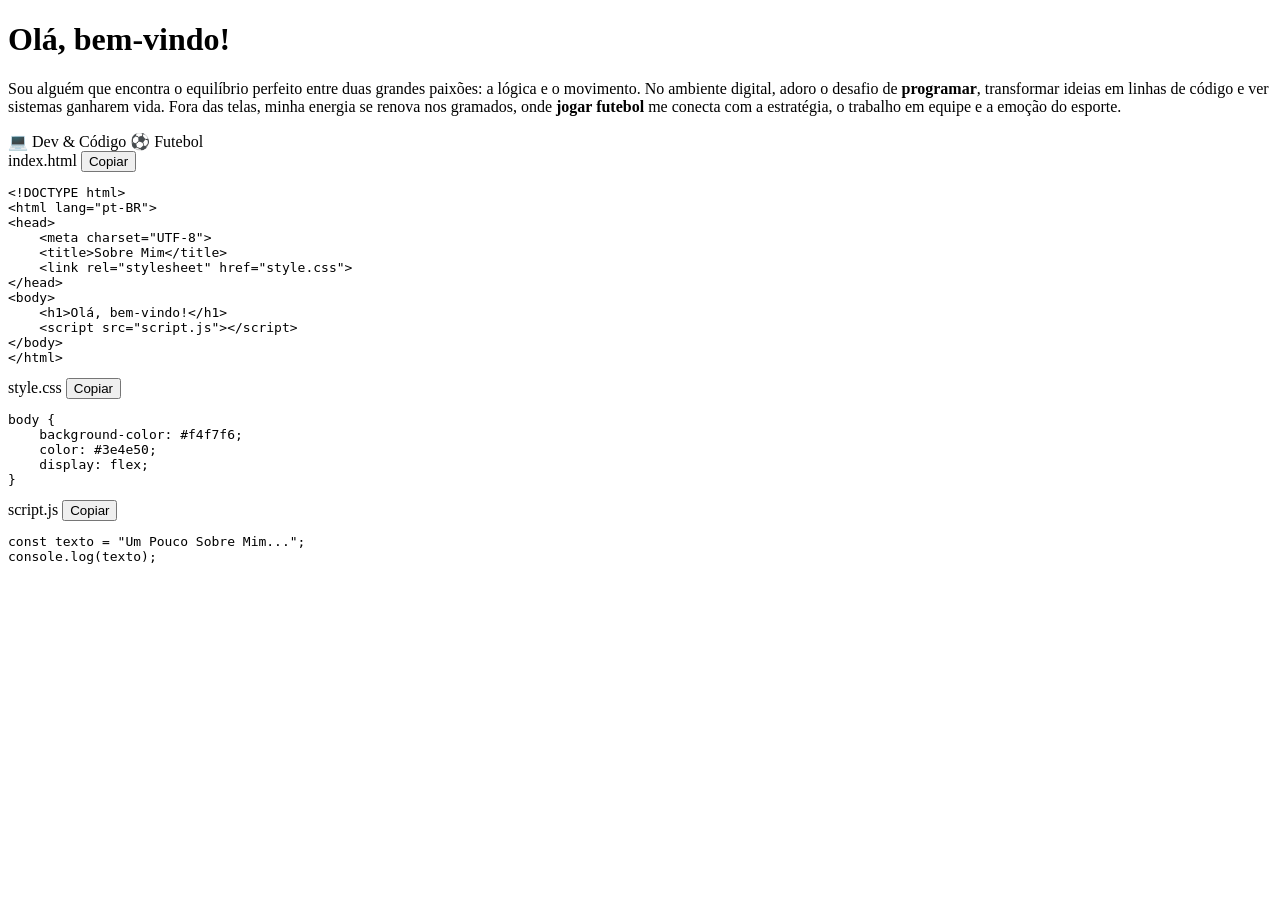
==== index.html @ 40d6dabb "Add initial index.html with personal introduction" ====
<!DOCTYPE html>
<html lang="pt-BR">
<head>
    <meta charset="UTF-8">
    <meta name="viewport" content="width=device-width, initial-scale=1.0">
    <title>Sobre Mim</title>
    <link rel="stylesheet" href="style.css">
</head>
<body>

    <div class="card">
        <h1>Olá, bem-vindo!</h1>
        <div class="subtitle" id="subtitulo"></div>
        
        <p>
            Sou alguém que encontra o equilíbrio perfeito entre duas grandes paixões: a lógica e o movimento. No ambiente digital, adoro o desafio de <strong>programar</strong>, transformar ideias em linhas de código e ver sistemas ganharem vida. Fora das telas, minha energia se renova nos gramados, onde <strong>jogar futebol</strong> me conecta com a estratégia, o trabalho em equipe e a emoção do esporte.
        </p>

        <div class="hobbies">
            <span class="badge badge-code">💻 Dev & Código</span>
            <span class="badge badge-soccer">⚽ Futebol</span>
        </div>

        <div class="code-box-container">
            <div class="code-box-header">
                <span>index.html</span>
                <button class="copy-btn" onclick="copiarCodigo('codigo-html', this)">Copiar</button>
            </div>
            <pre class="code-box"><code id="codigo-html">&lt;!DOCTYPE html&gt;
&lt;html lang="pt-BR"&gt;
&lt;head&gt;
    &lt;meta charset="UTF-8"&gt;
    &lt;title&gt;Sobre Mim&lt;/title&gt;
    &lt;link rel="stylesheet" href="style.css"&gt;
&lt;/head&gt;
&lt;body&gt;
    &lt;h1&gt;Olá, bem-vindo!&lt;/h1&gt;
    &lt;script src="script.js"&gt;&lt;/script&gt;
&lt;/body&gt;
&lt;/html&gt;</code></pre>
        </div>

        <div class="code-box-container">
            <div class="code-box-header">
                <span>style.css</span>
                <button class="copy-btn" onclick="copiarCodigo('codigo-css', this)">Copiar</button>
            </div>
            <pre class="code-box"><code id="codigo-css">body {
    background-color: #f4f7f6;
    color: #3e4e50;
    display: flex;
}</code></pre>
        </div>

        <div class="code-box-container">
            <div class="code-box-header">
                <span>script.js</span>
                <button class="copy-btn" onclick="copiarCodigo('codigo-js', this)">Copiar</button>
            </div>
            <pre class="code-box"><code id="codigo-js">const texto = "Um Pouco Sobre Mim...";
console.log(texto);</code></pre>
        </div>
    </div>

    <script src="script.js"></script>
</body>
</html>
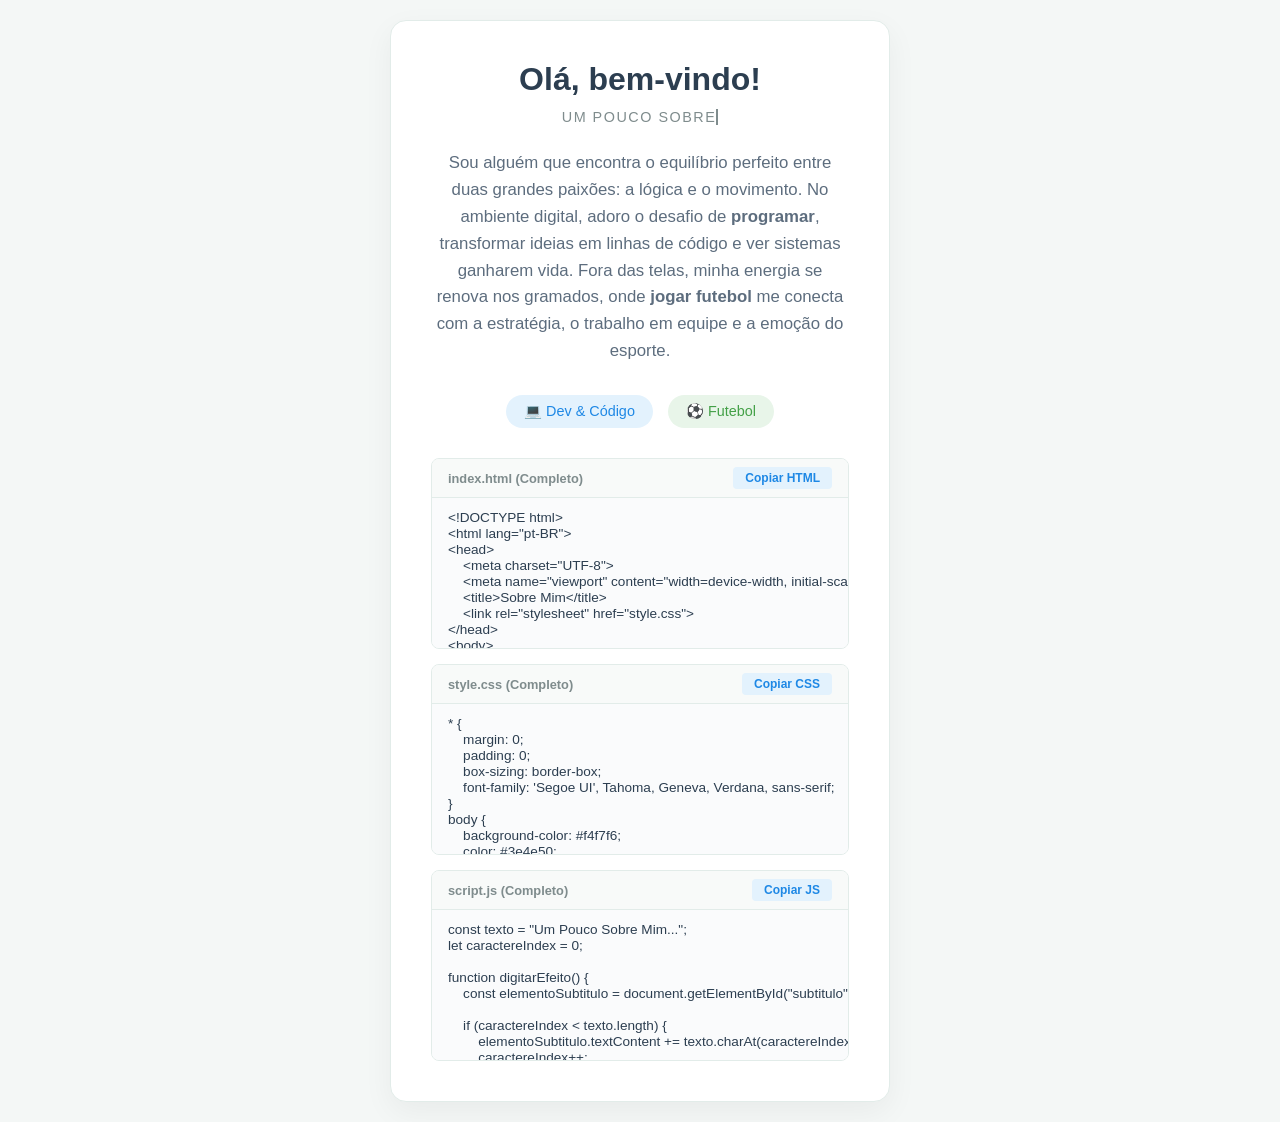
==== commit b7c0f161: "Update index.html" ====
--- a/index.html
+++ b/index.html
@@ -23,18 +23,27 @@
 
         <div class="code-box-container">
             <div class="code-box-header">
-                <span>index.html</span>
-                <button class="copy-btn" onclick="copiarCodigo('codigo-html', this)">Copiar</button>
+                <span>index.html (Completo)</span>
+                <button class="copy-btn" onclick="copiarCodigo('codigo-html', this)">Copiar HTML</button>
             </div>
             <pre class="code-box"><code id="codigo-html">&lt;!DOCTYPE html&gt;
 &lt;html lang="pt-BR"&gt;
 &lt;head&gt;
     &lt;meta charset="UTF-8"&gt;
+    &lt;meta name="viewport" content="width=device-width, initial-scale=1.0"&gt;
     &lt;title&gt;Sobre Mim&lt;/title&gt;
     &lt;link rel="stylesheet" href="style.css"&gt;
 &lt;/head&gt;
 &lt;body&gt;
-    &lt;h1&gt;Olá, bem-vindo!&lt;/h1&gt;
+    &lt;div class="card"&gt;
+        &lt;h1&gt;Olá, bem-vindo!&lt;/h1&gt;
+        &lt;div class="subtitle" id="subtitulo"&gt;&lt;/div&gt;
+        &lt;p&gt;Sou alguém que encontra o equilíbrio perfeito entre duas grandes paixões: a lógica e o movimento. No ambiente digital, adoro o desafio de &lt;strong&gt;programar&lt;/strong&gt;, transformar ideias em linhas de código e ver sistemas ganharem vida. Fora das telas, minha energia se renova nos gramados, onde &lt;strong&gt;jogar futebol&lt;/strong&gt; me conecta com a estratégia, o trabalho em equipe e a emoção do esporte.&lt;/p&gt;
+        &lt;div class="hobbies"&gt;
+            &lt;span class="badge badge-code"&gt;💻 Dev & Código&lt;/span&gt;
+            &lt;span class="badge badge-soccer"&gt;⚽ Futebol&lt;/span&gt;
+        &lt;/div&gt;
+    &lt;/div&gt;
     &lt;script src="script.js"&gt;&lt;/script&gt;
 &lt;/body&gt;
 &lt;/html&gt;</code></pre>
@@ -42,23 +51,164 @@
 
         <div class="code-box-container">
             <div class="code-box-header">
-                <span>style.css</span>
-                <button class="copy-btn" onclick="copiarCodigo('codigo-css', this)">Copiar</button>
+                <span>style.css (Completo)</span>
+                <button class="copy-btn" onclick="copiarCodigo('codigo-css', this)">Copiar CSS</button>
             </div>
-            <pre class="code-box"><code id="codigo-css">body {
+            <pre class="code-box"><code id="codigo-css">* {
+    margin: 0;
+    padding: 0;
+    box-sizing: border-box;
+    font-family: 'Segoe UI', Tahoma, Geneva, Verdana, sans-serif;
+}
+body {
     background-color: #f4f7f6;
     color: #3e4e50;
     display: flex;
+    justify-content: center;
+    align-items: center;
+    min-height: 100vh;
+    padding: 20px;
+}
+.card {
+    background: #ffffff;
+    border-radius: 16px;
+    box-shadow: 0 10px 30px rgba(0, 0, 0, 0.05);
+    max-width: 500px;
+    width: 100%;
+    padding: 40px;
+    text-align: center;
+    border: 1px solid #e2ece9;
+}
+h1 {
+    font-size: 2rem;
+    color: #2c3e50;
+    margin-bottom: 10px;
+    font-weight: 600;
+}
+.subtitle {
+    font-size: 0.9rem;
+    color: #7f8c8d;
+    margin-bottom: 25px;
+    text-transform: uppercase;
+    letter-spacing: 1.5px;
+    display: inline-block;
+    border-right: 2px solid #7f8c8d;
+    white-space: nowrap;
+    animation: piscarCursor 0.7s step-end infinite;
+}
+p {
+    font-size: 1.05rem;
+    line-height: 1.6;
+    color: #5d6d7e;
+    margin-bottom: 30px;
+}
+.hobbies {
+    display: flex;
+    justify-content: center;
+    gap: 15px;
+    margin-bottom: 30px;
+}
+.badge {
+    padding: 8px 18px;
+    border-radius: 20px;
+    font-size: 0.9rem;
+    font-weight: 500;
+    cursor: pointer;
+    transition: transform 0.2s;
+}
+.badge:hover {
+    transform: scale(1.05);
+}
+.badge-code {
+    background-color: #e3f2fd;
+    color: #1e88e5;
+}
+.badge-soccer {
+    background-color: #e8f5e9;
+    color: #43a047;
+}
+.code-box-container {
+    margin-top: 15px;
+    border-radius: 8px;
+    overflow: hidden;
+    border: 1px solid #e2ece9;
+    text-align: left;
+}
+.code-box-header {
+    background-color: #f8faf9;
+    padding: 8px 16px;
+    display: flex;
+    justify-content: space-between;
+    align-items: center;
+    font-size: 0.8rem;
+    color: #7f8c8d;
+    font-weight: 600;
+    border-bottom: 1px solid #e2ece9;
+}
+.copy-btn {
+    background-color: #e3f2fd;
+    color: #1e88e5;
+    border: none;
+    padding: 6px 14px;
+    border-radius: 4px;
+    cursor: pointer;
+    font-weight: 600;
+    font-size: 0.75rem;
+    transition: all 0.2s;
+}
+.copy-btn:hover {
+    background-color: #d0e8ff;
+}
+.code-box {
+    background-color: #fafbfc;
+    padding: 16px;
+    overflow-x: auto;
+    font-family: 'Courier New', Courier, monospace;
+    font-size: 0.85rem;
+    color: #2c3e50;
+    max-height: 200px;
+}
+@keyframes piscarCursor {
+    from, to { border-color: transparent }
+    50% { border-color: #7f8c8d; }
 }</code></pre>
         </div>
 
         <div class="code-box-container">
             <div class="code-box-header">
-                <span>script.js</span>
-                <button class="copy-btn" onclick="copiarCodigo('codigo-js', this)">Copiar</button>
+                <span>script.js (Completo)</span>
+                <button class="copy-btn" onclick="copiarCodigo('codigo-js', this)">Copiar JS</button>
             </div>
             <pre class="code-box"><code id="codigo-js">const texto = "Um Pouco Sobre Mim...";
-console.log(texto);</code></pre>
+let caractereIndex = 0;
+
+function digitarEfeito() {
+    const elementoSubtitulo = document.getElementById("subtitulo");
+    
+    if (caractereIndex < texto.length) {
+        elementoSubtitulo.textContent += texto.charAt(caractereIndex);
+        caractereIndex++;
+        setTimeout(digitarEfeito, 100);
+    }
+}
+
+function copiarCodigo(idDoElemento, botaoClicado) {
+    const codigoElemento = document.getElementById(idDoElemento);
+    
+    navigator.clipboard.writeText(codigoElemento.textContent).then(() => {
+        botaoClicado.textContent = "Copiado!";
+        botaoClicado.style.backgroundColor = "#e8f5e9";
+        botaoClicado.style.color = "#43a047";
+        
+        setTimeout(() => {
+            botaoClicado.textContent = botaoClicado.getAttribute('data-original') || "Copiar";
+            botaoClicado.style.backgroundColor = "#e3f2fd";
+            botaoClicado.style.color = "#1e88e5";
+        }, 2000);
+    });
+}
+
+window.onload = digitarEfeito;</code></pre>
         </div>
     </div>
 
--- a/style.css
+++ b/style.css
@@ -0,0 +1,134 @@
+* {
+    margin: 0;
+    padding: 0;
+    box-sizing: border-box;
+    font-family: 'Segoe UI', Tahoma, Geneva, Verdana, sans-serif;
+}
+
+body {
+    background-color: #f4f7f6;
+    color: #3e4e50;
+    display: flex;
+    justify-content: center;
+    align-items: center;
+    min-height: 100vh;
+    padding: 20px;
+}
+
+.card {
+    background: #ffffff;
+    border-radius: 16px;
+    box-shadow: 0 10px 30px rgba(0, 0, 0, 0.05);
+    max-width: 500px;
+    width: 100%;
+    padding: 40px;
+    text-align: center;
+    border: 1px solid #e2ece9;
+}
+
+h1 {
+    font-size: 2rem;
+    color: #2c3e50;
+    margin-bottom: 10px;
+    font-weight: 600;
+}
+
+.subtitle {
+    font-size: 0.9rem;
+    color: #7f8c8d;
+    margin-bottom: 25px;
+    text-transform: uppercase;
+    letter-spacing: 1.5px;
+    display: inline-block;
+    border-right: 2px solid #7f8c8d;
+    white-space: nowrap;
+    animation: piscarCursor 0.7s step-end infinite;
+}
+
+p {
+    font-size: 1.05rem;
+    line-height: 1.6;
+    color: #5d6d7e;
+    margin-bottom: 30px;
+}
+
+.hobbies {
+    display: flex;
+    justify-content: center;
+    gap: 15px;
+    margin-bottom: 30px;
+}
+
+.badge {
+    padding: 8px 18px;
+    border-radius: 20px;
+    font-size: 0.9rem;
+    font-weight: 500;
+    cursor: pointer;
+    transition: transform 0.2s;
+}
+
+.badge:hover {
+    transform: scale(1.05);
+}
+
+.badge-code {
+    background-color: #e3f2fd;
+    color: #1e88e5;
+}
+
+.badge-soccer {
+    background-color: #e8f5e9;
+    color: #43a047;
+}
+
+.code-box-container {
+    margin-top: 15px;
+    border-radius: 8px;
+    overflow: hidden;
+    border: 1px solid #e2ece9;
+    text-align: left;
+}
+
+.code-box-header {
+    background-color: #f8faf9;
+    padding: 8px 16px;
+    display: flex;
+    justify-content: space-between;
+    align-items: center;
+    font-size: 0.8rem;
+    color: #7f8c8d;
+    font-weight: 600;
+    border-bottom: 1px solid #e2ece9;
+}
+
+.copy-btn {
+    background-color: #e3f2fd;
+    color: #1e88e5;
+    border: none;
+    padding: 4px 12px;
+    border-radius: 4px;
+    cursor: pointer;
+    font-weight: 600;
+    font-size: 0.75rem;
+    transition: all 0.2s;
+}
+
+.copy-btn:hover {
+    background-color: #d0e8ff;
+}
+
+.code-box {
+    background-color: #fafbfc;
+    padding: 12px 16px;
+    overflow-x: auto;
+    font-family: 'Courier New', Courier, monospace;
+    font-size: 0.85rem;
+    color: #2c3e50;
+    max-height: 150px;
+}
+
+@keyframes piscarCursor {
+    from, to { border-color: transparent }
+    50% { border-color: #7f8c8d; }
+}
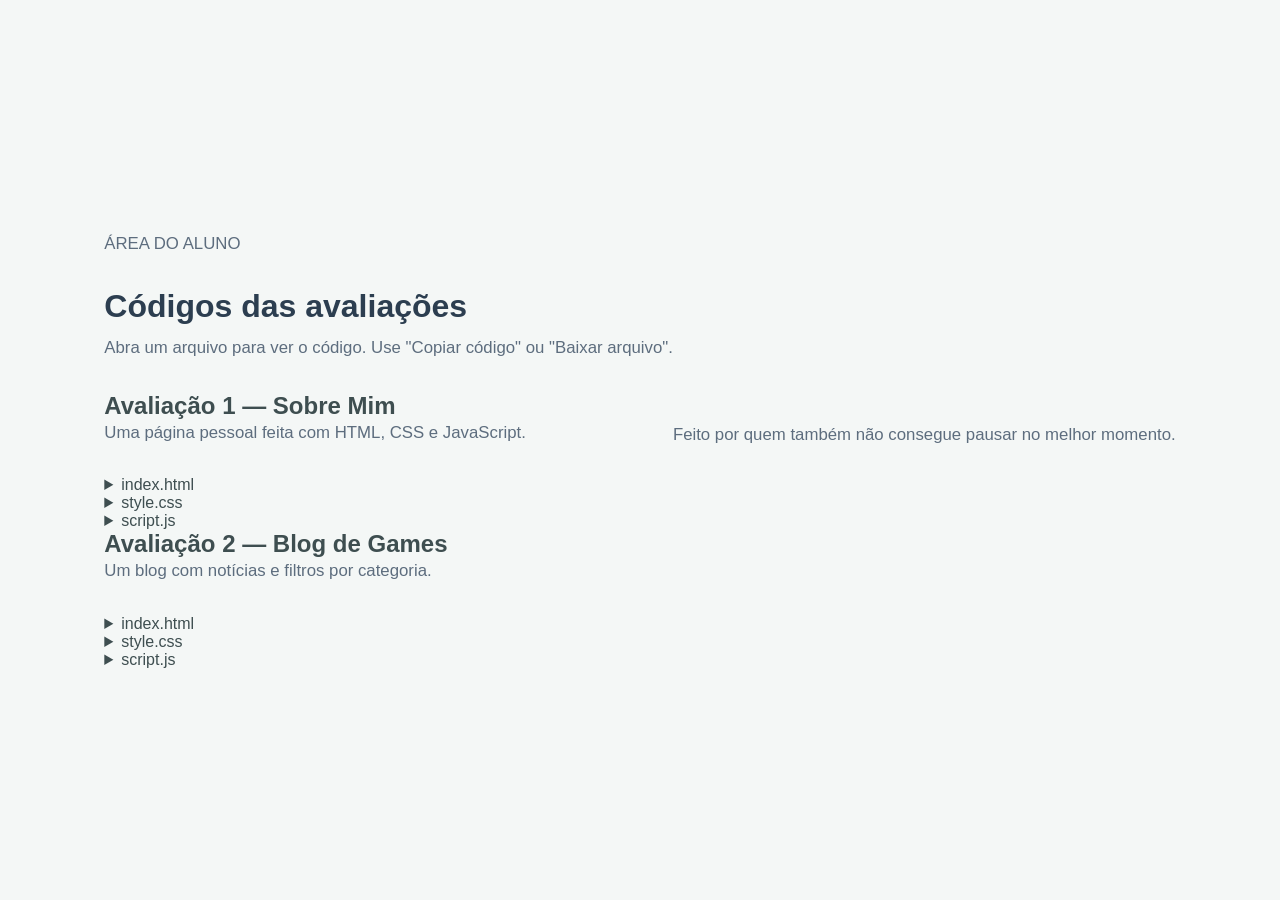
==== commit 84fcfee6: "Revise index.html for evaluation codes and structure Updated the title and content structure to refl" ====
--- a/index.html
+++ b/index.html
@@ -3,215 +3,93 @@
 <head>
     <meta charset="UTF-8">
     <meta name="viewport" content="width=device-width, initial-scale=1.0">
-    <title>Sobre Mim</title>
+    <title>Códigos das avaliações</title>
     <link rel="stylesheet" href="style.css">
+    <script src="script.js" defer></script>
 </head>
 <body>
+    <main class="materiais">
+        <header class="titulo-materiais">
+            <p class="etiqueta">ÁREA DO ALUNO</p>
+            <h1>Códigos das avaliações</h1>
+            <p>Abra um arquivo para ver o código. Use "Copiar código" ou "Baixar arquivo".</p>
+        </header>
 
-    <div class="card">
-        <h1>Olá, bem-vindo!</h1>
-        <div class="subtitle" id="subtitulo"></div>
-        
-        <p>
-            Sou alguém que encontra o equilíbrio perfeito entre duas grandes paixões: a lógica e o movimento. No ambiente digital, adoro o desafio de <strong>programar</strong>, transformar ideias em linhas de código e ver sistemas ganharem vida. Fora das telas, minha energia se renova nos gramados, onde <strong>jogar futebol</strong> me conecta com a estratégia, o trabalho em equipe e a emoção do esporte.
-        </p>
+        <div class="lista-avaliacoes">
+            <section class="avaliacao">
+                <h2>Avaliação 1 — Sobre Mim</h2>
+                <p>Uma página pessoal feita com HTML, CSS e JavaScript.</p>
 
-        <div class="hobbies">
-            <span class="badge badge-code">💻 Dev & Código</span>
-            <span class="badge badge-soccer">⚽ Futebol</span>
+                <details class="arquivo">
+                    <summary>index.html</summary>
+                    <div class="acoes-arquivo">
+                        <button class="botao-copiar" data-copiar="materiais/avaliacao1/index.html">Copiar código</button>
+                        <a href="materiais/avaliacao1/index.html" download>Baixar arquivo</a>
+                    </div>
+                    <pre><code data-fonte="materiais/avaliacao1/index.html">Carregando o código...</code></pre>
+                    <p class="mensagem-copia" aria-live="polite"></p>
+                </details>
+
+                <details class="arquivo">
+                    <summary>style.css</summary>
+                    <div class="acoes-arquivo">
+                        <button class="botao-copiar" data-copiar="materiais/avaliacao1/style.css">Copiar código</button>
+                        <a href="materiais/avaliacao1/style.css" download>Baixar arquivo</a>
+                    </div>
+                    <pre><code data-fonte="materiais/avaliacao1/style.css">Carregando o código...</code></pre>
+                    <p class="mensagem-copia" aria-live="polite"></p>
+                </details>
+
+                <details class="arquivo">
+                    <summary>script.js</summary>
+                    <div class="acoes-arquivo">
+                        <button class="botao-copiar" data-copiar="materiais/avaliacao1/script.js">Copiar código</button>
+                        <a href="materiais/avaliacao1/script.js" download>Baixar arquivo</a>
+                    </div>
+                    <pre><code data-fonte="materiais/avaliacao1/script.js">Carregando o código...</code></pre>
+                    <p class="mensagem-copia" aria-live="polite"></p>
+                </details>
+            </section>
+
+            <section class="avaliacao">
+                <h2>Avaliação 2 — Blog de Games</h2>
+                <p>Um blog com notícias e filtros por categoria.</p>
+
+                <details class="arquivo">
+                    <summary>index.html</summary>
+                    <div class="acoes-arquivo">
+                        <button class="botao-copiar" data-copiar="materiais/avaliacao2/index.html">Copiar código</button>
+                        <a href="materiais/avaliacao2/index.html" download>Baixar arquivo</a>
+                    </div>
+                    <pre><code data-fonte="materiais/avaliacao2/index.html">Carregando o código...</code></pre>
+                    <p class="mensagem-copia" aria-live="polite"></p>
+                </details>
+
+                <details class="arquivo">
+                    <summary>style.css</summary>
+                    <div class="acoes-arquivo">
+                        <button class="botao-copiar" data-copiar="materiais/avaliacao2/style.css">Copiar código</button>
+                        <a href="materiais/avaliacao2/style.css" download>Baixar arquivo</a>
+                    </div>
+                    <pre><code data-fonte="materiais/avaliacao2/style.css">Carregando o código...</code></pre>
+                    <p class="mensagem-copia" aria-live="polite"></p>
+                </details>
+
+                <details class="arquivo">
+                    <summary>script.js</summary>
+                    <div class="acoes-arquivo">
+                        <button class="botao-copiar" data-copiar="materiais/avaliacao2/script.js">Copiar código</button>
+                        <a href="materiais/avaliacao2/script.js" download>Baixar arquivo</a>
+                    </div>
+                    <pre><code data-fonte="materiais/avaliacao2/script.js">Carregando o código...</code></pre>
+                    <p class="mensagem-copia" aria-live="polite"></p>
+                </details>
+            </section>
         </div>
+    </main>
 
-        <div class="code-box-container">
-            <div class="code-box-header">
-                <span>index.html (Completo)</span>
-                <button class="copy-btn" onclick="copiarCodigo('codigo-html', this)">Copiar HTML</button>
-            </div>
-            <pre class="code-box"><code id="codigo-html">&lt;!DOCTYPE html&gt;
-&lt;html lang="pt-BR"&gt;
-&lt;head&gt;
-    &lt;meta charset="UTF-8"&gt;
-    &lt;meta name="viewport" content="width=device-width, initial-scale=1.0"&gt;
-    &lt;title&gt;Sobre Mim&lt;/title&gt;
-    &lt;link rel="stylesheet" href="style.css"&gt;
-&lt;/head&gt;
-&lt;body&gt;
-    &lt;div class="card"&gt;
-        &lt;h1&gt;Olá, bem-vindo!&lt;/h1&gt;
-        &lt;div class="subtitle" id="subtitulo"&gt;&lt;/div&gt;
-        &lt;p&gt;Sou alguém que encontra o equilíbrio perfeito entre duas grandes paixões: a lógica e o movimento. No ambiente digital, adoro o desafio de &lt;strong&gt;programar&lt;/strong&gt;, transformar ideias em linhas de código e ver sistemas ganharem vida. Fora das telas, minha energia se renova nos gramados, onde &lt;strong&gt;jogar futebol&lt;/strong&gt; me conecta com a estratégia, o trabalho em equipe e a emoção do esporte.&lt;/p&gt;
-        &lt;div class="hobbies"&gt;
-            &lt;span class="badge badge-code"&gt;💻 Dev & Código&lt;/span&gt;
-            &lt;span class="badge badge-soccer"&gt;⚽ Futebol&lt;/span&gt;
-        &lt;/div&gt;
-    &lt;/div&gt;
-    &lt;script src="script.js"&gt;&lt;/script&gt;
-&lt;/body&gt;
-&lt;/html&gt;</code></pre>
-        </div>
-
-        <div class="code-box-container">
-            <div class="code-box-header">
-                <span>style.css (Completo)</span>
-                <button class="copy-btn" onclick="copiarCodigo('codigo-css', this)">Copiar CSS</button>
-            </div>
-            <pre class="code-box"><code id="codigo-css">* {
-    margin: 0;
-    padding: 0;
-    box-sizing: border-box;
-    font-family: 'Segoe UI', Tahoma, Geneva, Verdana, sans-serif;
-}
-body {
-    background-color: #f4f7f6;
-    color: #3e4e50;
-    display: flex;
-    justify-content: center;
-    align-items: center;
-    min-height: 100vh;
-    padding: 20px;
-}
-.card {
-    background: #ffffff;
-    border-radius: 16px;
-    box-shadow: 0 10px 30px rgba(0, 0, 0, 0.05);
-    max-width: 500px;
-    width: 100%;
-    padding: 40px;
-    text-align: center;
-    border: 1px solid #e2ece9;
-}
-h1 {
-    font-size: 2rem;
-    color: #2c3e50;
-    margin-bottom: 10px;
-    font-weight: 600;
-}
-.subtitle {
-    font-size: 0.9rem;
-    color: #7f8c8d;
-    margin-bottom: 25px;
-    text-transform: uppercase;
-    letter-spacing: 1.5px;
-    display: inline-block;
-    border-right: 2px solid #7f8c8d;
-    white-space: nowrap;
-    animation: piscarCursor 0.7s step-end infinite;
-}
-p {
-    font-size: 1.05rem;
-    line-height: 1.6;
-    color: #5d6d7e;
-    margin-bottom: 30px;
-}
-.hobbies {
-    display: flex;
-    justify-content: center;
-    gap: 15px;
-    margin-bottom: 30px;
-}
-.badge {
-    padding: 8px 18px;
-    border-radius: 20px;
-    font-size: 0.9rem;
-    font-weight: 500;
-    cursor: pointer;
-    transition: transform 0.2s;
-}
-.badge:hover {
-    transform: scale(1.05);
-}
-.badge-code {
-    background-color: #e3f2fd;
-    color: #1e88e5;
-}
-.badge-soccer {
-    background-color: #e8f5e9;
-    color: #43a047;
-}
-.code-box-container {
-    margin-top: 15px;
-    border-radius: 8px;
-    overflow: hidden;
-    border: 1px solid #e2ece9;
-    text-align: left;
-}
-.code-box-header {
-    background-color: #f8faf9;
-    padding: 8px 16px;
-    display: flex;
-    justify-content: space-between;
-    align-items: center;
-    font-size: 0.8rem;
-    color: #7f8c8d;
-    font-weight: 600;
-    border-bottom: 1px solid #e2ece9;
-}
-.copy-btn {
-    background-color: #e3f2fd;
-    color: #1e88e5;
-    border: none;
-    padding: 6px 14px;
-    border-radius: 4px;
-    cursor: pointer;
-    font-weight: 600;
-    font-size: 0.75rem;
-    transition: all 0.2s;
-}
-.copy-btn:hover {
-    background-color: #d0e8ff;
-}
-.code-box {
-    background-color: #fafbfc;
-    padding: 16px;
-    overflow-x: auto;
-    font-family: 'Courier New', Courier, monospace;
-    font-size: 0.85rem;
-    color: #2c3e50;
-    max-height: 200px;
-}
-@keyframes piscarCursor {
-    from, to { border-color: transparent }
-    50% { border-color: #7f8c8d; }
-}</code></pre>
-        </div>
-
-        <div class="code-box-container">
-            <div class="code-box-header">
-                <span>script.js (Completo)</span>
-                <button class="copy-btn" onclick="copiarCodigo('codigo-js', this)">Copiar JS</button>
-            </div>
-            <pre class="code-box"><code id="codigo-js">const texto = "Um Pouco Sobre Mim...";
-let caractereIndex = 0;
-
-function digitarEfeito() {
-    const elementoSubtitulo = document.getElementById("subtitulo");
-    
-    if (caractereIndex < texto.length) {
-        elementoSubtitulo.textContent += texto.charAt(caractereIndex);
-        caractereIndex++;
-        setTimeout(digitarEfeito, 100);
-    }
-}
-
-function copiarCodigo(idDoElemento, botaoClicado) {
-    const codigoElemento = document.getElementById(idDoElemento);
-    
-    navigator.clipboard.writeText(codigoElemento.textContent).then(() => {
-        botaoClicado.textContent = "Copiado!";
-        botaoClicado.style.backgroundColor = "#e8f5e9";
-        botaoClicado.style.color = "#43a047";
-        
-        setTimeout(() => {
-            botaoClicado.textContent = botaoClicado.getAttribute('data-original') || "Copiar";
-            botaoClicado.style.backgroundColor = "#e3f2fd";
-            botaoClicado.style.color = "#1e88e5";
-        }, 2000);
-    });
-}
-
-window.onload = digitarEfeito;</code></pre>
-        </div>
-    </div>
-
-    <script src="script.js"></script>
+    <footer class="rodape">
+        <p>Feito por quem também não consegue pausar no melhor momento.</p>
+    </footer>
 </body>
 </html>
--- a/style.css
+++ b/style.css
@@ -106,7 +106,7 @@
     background-color: #e3f2fd;
     color: #1e88e5;
     border: none;
-    padding: 4px 12px;
+    padding: 6px 14px;
     border-radius: 4px;
     cursor: pointer;
     font-weight: 600;
@@ -120,12 +120,12 @@
 
 .code-box {
     background-color: #fafbfc;
-    padding: 12px 16px;
+    padding: 16px;
     overflow-x: auto;
     font-family: 'Courier New', Courier, monospace;
     font-size: 0.85rem;
     color: #2c3e50;
-    max-height: 150px;
+    max-height: 200px;
 }
 
 @keyframes piscarCursor {
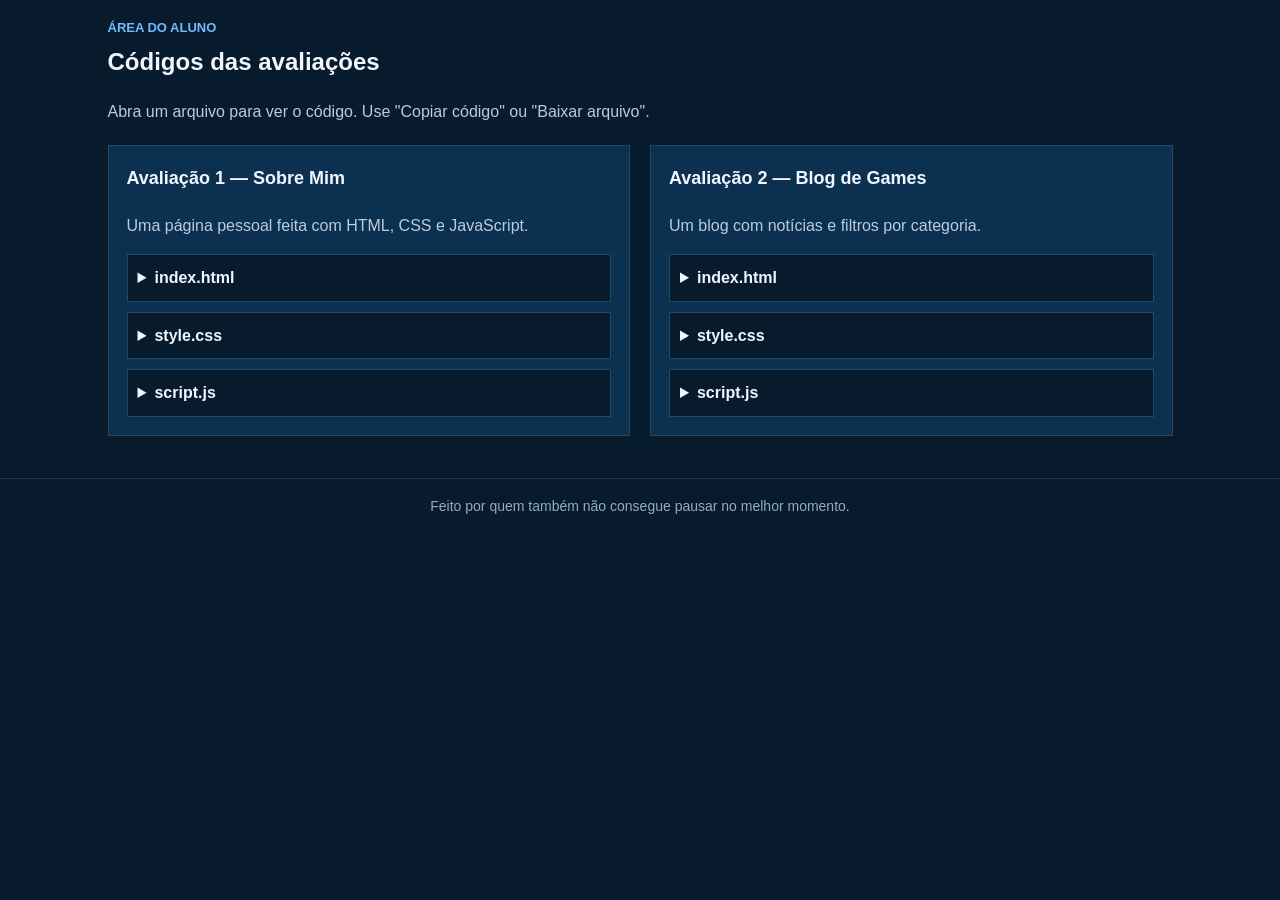
==== commit 0b07d3b7: "Add script tag for codigos.js in index.html" ====
--- a/index.html
+++ b/index.html
@@ -5,6 +5,7 @@
     <meta name="viewport" content="width=device-width, initial-scale=1.0">
     <title>Códigos das avaliações</title>
     <link rel="stylesheet" href="style.css">
+    <script src="materiais/codigos.js" defer></script>
     <script src="script.js" defer></script>
 </head>
 <body>
--- a/style.css
+++ b/style.css
@@ -1,134 +1,163 @@
 * {
-    margin: 0;
-    padding: 0;
     box-sizing: border-box;
-    font-family: 'Segoe UI', Tahoma, Geneva, Verdana, sans-serif;
 }
 
 body {
-    background-color: #f4f7f6;
-    color: #3e4e50;
-    display: flex;
-    justify-content: center;
-    align-items: center;
-    min-height: 100vh;
-    padding: 20px;
+    margin: 0;
+    background-color: #071b2c;
+    color: #f0f6fc;
+    font-family: Arial, sans-serif;
+    line-height: 1.6;
 }
 
-.card {
-    background: #ffffff;
-    border-radius: 16px;
-    box-shadow: 0 10px 30px rgba(0, 0, 0, 0.05);
-    max-width: 500px;
-    width: 100%;
-    padding: 40px;
-    text-align: center;
-    border: 1px solid #e2ece9;
+.materiais {
+    max-width: 1065px;
+    margin: 0 auto;
+    padding: 18px 0 42px;
 }
 
-h1 {
-    font-size: 2rem;
-    color: #2c3e50;
-    margin-bottom: 10px;
-    font-weight: 600;
+.titulo-materiais {
+    margin-bottom: 20px;
 }
 
-.subtitle {
-    font-size: 0.9rem;
-    color: #7f8c8d;
-    margin-bottom: 25px;
-    text-transform: uppercase;
-    letter-spacing: 1.5px;
-    display: inline-block;
-    border-right: 2px solid #7f8c8d;
-    white-space: nowrap;
-    animation: piscarCursor 0.7s step-end infinite;
+.titulo-materiais p {
+    margin: 0 0 8px;
+    color: #b9ccdc;
 }
 
-p {
-    font-size: 1.05rem;
-    line-height: 1.6;
-    color: #5d6d7e;
-    margin-bottom: 30px;
+.titulo-materiais .etiqueta {
+    margin-bottom: 4px;
+    color: #70baff;
+    font-size: 13px;
+    font-weight: bold;
 }
 
-.hobbies {
-    display: flex;
-    justify-content: center;
-    gap: 15px;
-    margin-bottom: 30px;
+.titulo-materiais h1 {
+    margin: 0 0 18px;
+    font-size: 24px;
 }
 
-.badge {
-    padding: 8px 18px;
-    border-radius: 20px;
-    font-size: 0.9rem;
-    font-weight: 500;
-    cursor: pointer;
-    transition: transform 0.2s;
+.lista-avaliacoes {
+    display: grid;
+    grid-template-columns: 1fr 1fr;
+    gap: 20px;
 }
 
-.badge:hover {
-    transform: scale(1.05);
+.avaliacao {
+    min-width: 0;
+    padding: 18px;
+    border: 1px solid #234963;
+    background-color: #0c3150;
 }
 
-.badge-code {
-    background-color: #e3f2fd;
-    color: #1e88e5;
+.avaliacao h2 {
+    margin: 0 0 20px;
+    font-size: 18px;
 }
 
-.badge-soccer {
-    background-color: #e8f5e9;
-    color: #43a047;
+.avaliacao > p {
+    margin: 0 0 16px;
+    color: #b9ccdc;
 }
 
-.code-box-container {
-    margin-top: 15px;
-    border-radius: 8px;
-    overflow: hidden;
-    border: 1px solid #e2ece9;
-    text-align: left;
+.arquivo {
+    margin-top: 10px;
+    border: 1px solid #234963;
+    background-color: #071b2c;
 }
 
-.code-box-header {
-    background-color: #f8faf9;
-    padding: 8px 16px;
-    display: flex;
-    justify-content: space-between;
-    align-items: center;
-    font-size: 0.8rem;
-    color: #7f8c8d;
-    font-weight: 600;
-    border-bottom: 1px solid #e2ece9;
+.arquivo summary {
+    padding: 10px;
+    color: #f0f6fc;
+    font-weight: bold;
+    cursor: pointer;
 }
 
-.copy-btn {
-    background-color: #e3f2fd;
-    color: #1e88e5;
-    border: none;
-    padding: 6px 14px;
-    border-radius: 4px;
-    cursor: pointer;
-    font-weight: 600;
-    font-size: 0.75rem;
-    transition: all 0.2s;
+.acoes-arquivo {
+    display: flex;
+    flex-wrap: wrap;
+    gap: 12px;
+    align-items: center;
+    padding: 0 10px 10px;
+    font-size: 14px;
 }
 
-.copy-btn:hover {
-    background-color: #d0e8ff;
+.acoes-arquivo a {
+    color: #70baff;
+    text-decoration: none;
 }
 
-.code-box {
-    background-color: #fafbfc;
-    padding: 16px;
-    overflow-x: auto;
-    font-family: 'Courier New', Courier, monospace;
-    font-size: 0.85rem;
-    color: #2c3e50;
-    max-height: 200px;
+.acoes-arquivo a:hover {
+    text-decoration: underline;
 }
 
-@keyframes piscarCursor {
-    from, to { border-color: transparent }
-    50% { border-color: #7f8c8d; }
+.botao-copiar {
+    padding: 7px 10px;
+    border: 0;
+    background-color: #2d82d7;
+    color: white;
+    font: inherit;
+    cursor: pointer;
 }
+
+.botao-copiar:hover {
+    background-color: #1d6eb9;
+}
+
+.arquivo pre {
+    max-height: 280px;
+    margin: 0;
+    padding: 12px;
+    overflow: auto;
+    background-color: #061522;
+    color: #d7e8f5;
+    font-family: Consolas, "Courier New", monospace;
+    font-size: 13px;
+    line-height: 1.5;
+    white-space: pre;
+}
+
+.mensagem-copia {
+    min-height: 22px;
+    margin: 0;
+    padding: 0 10px 8px;
+    color: #9bd6a6;
+    font-size: 13px;
+}
+
+.rodape {
+    padding: 16px;
+    border-top: 1px solid #173c58;
+    color: #91abc0;
+    text-align: center;
+    font-size: 14px;
+}
+
+.rodape p {
+    margin: 0;
+}
+
+button:focus-visible,
+a:focus-visible,
+summary:focus-visible {
+    outline: 2px solid #8bc8ff;
+    outline-offset: 2px;
+}
+
+@media (max-width: 1090px) {
+    .materiais {
+        margin-right: 32px;
+        margin-left: 32px;
+    }
+}
+
+@media (max-width: 650px) {
+    .materiais {
+        margin-right: 16px;
+        margin-left: 16px;
+    }
+
+    .lista-avaliacoes {
+        grid-template-columns: 1fr;
+    }
+}
